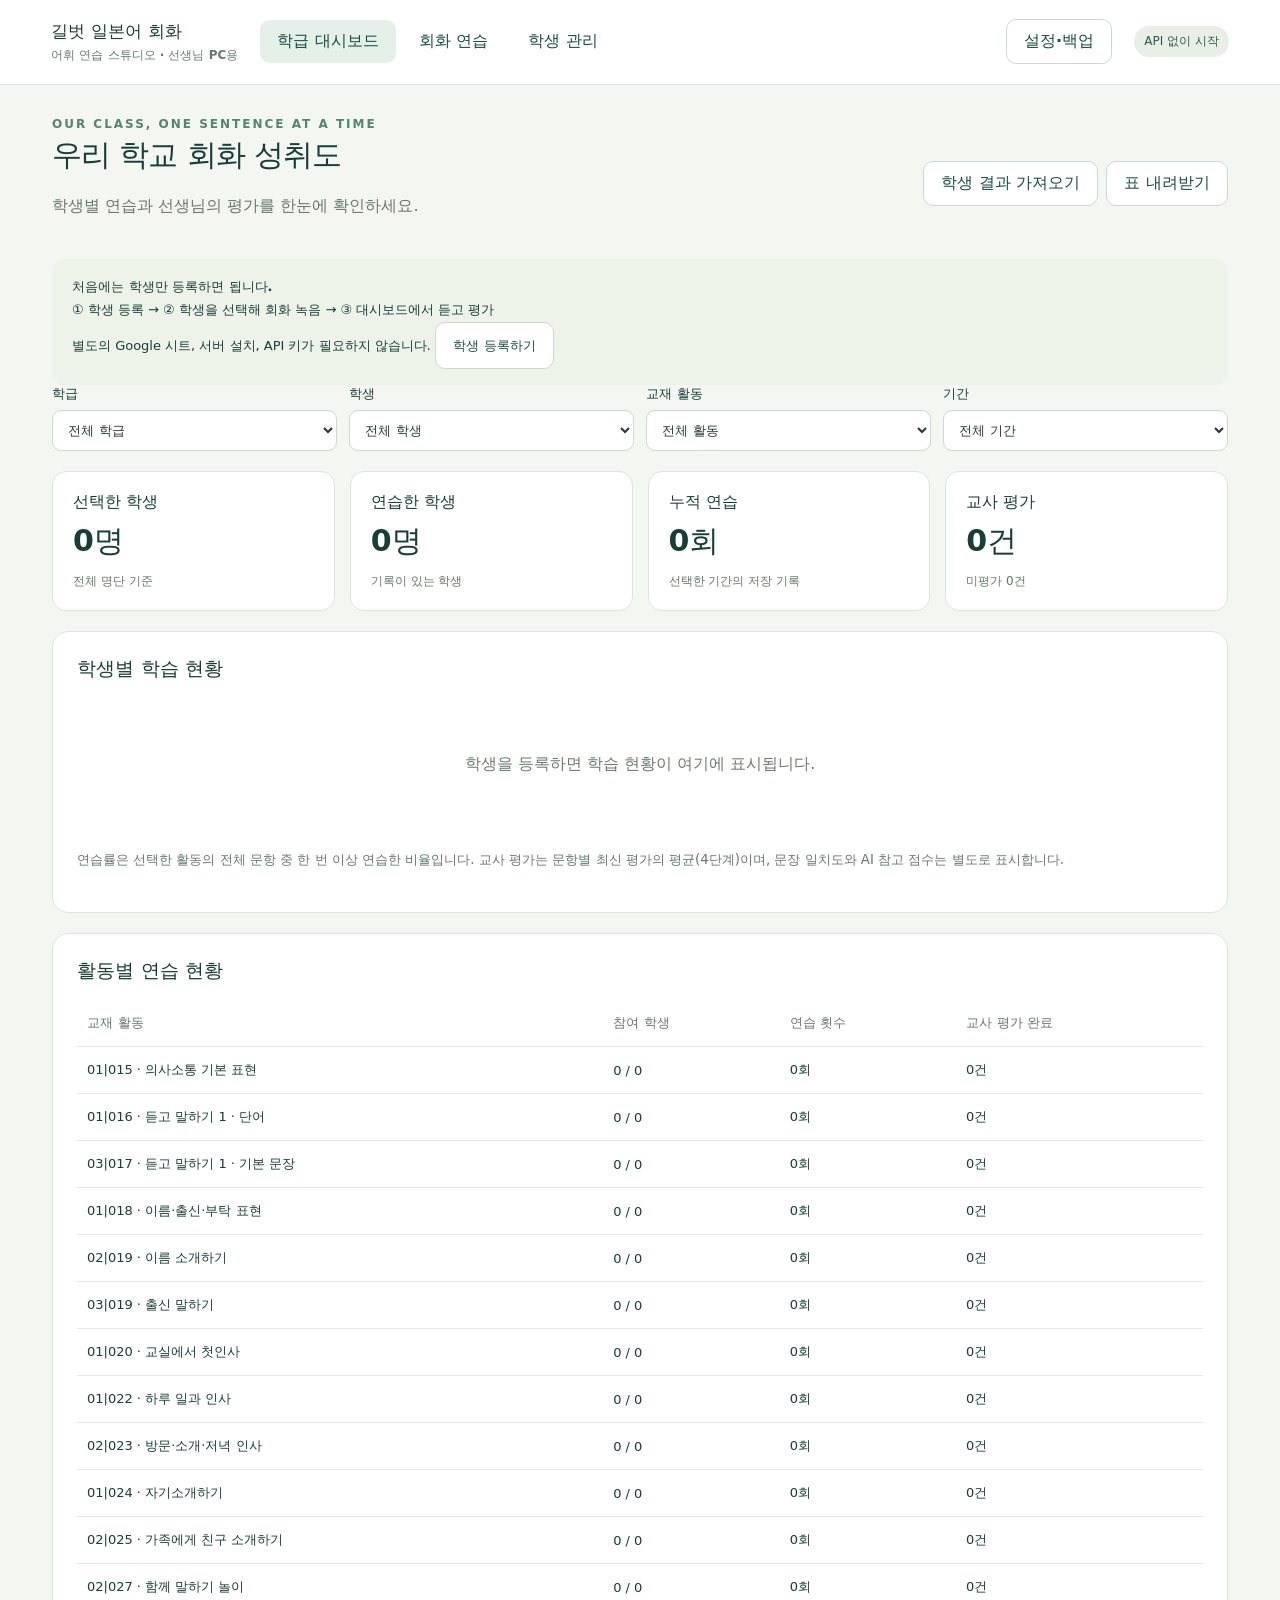
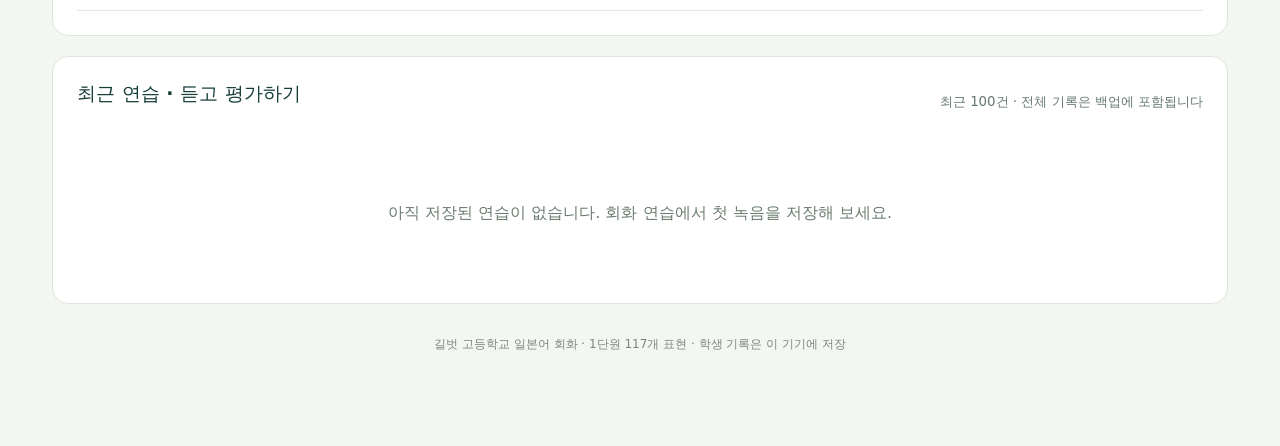
==== index.html @ 648e094a "Simplify classroom workflow with portable local practice, roster and teacher dashboard" ====
<!doctype html><html lang="ko"><head><meta charset="UTF-8"><meta name="viewport" content="width=device-width,initial-scale=1"><meta name="theme-color" content="#18564a"><title>길벗 일본어 회화 어휘 연습 스튜디오</title><link rel="stylesheet" href="./simple/style.css?v=20261023-simple1"></head><body>
<header class="top"><div class="brand">길벗 일본어 회화<small>어휘 연습 스튜디오 · 선생님 PC용</small></div><nav aria-label="주 메뉴"><button data-view="dashboard" class="active">학급 대시보드</button><button data-view="practice">회화 연습</button><button data-view="students">학생 관리</button></nav><button id="settingsButton">설정·백업</button><span class="tag">API 없이 시작</span></header>
<main><div id="studentBanner" class="studentbanner" hidden></div>
<section id="dashboard" class="view"><div class="heading"><div><div class="eyebrow">OUR CLASS, ONE SENTENCE AT A TIME</div><h1 id="schoolTitle">우리 학교 회화 성취도</h1><p class="muted">학생별 연습과 선생님의 평가를 한눈에 확인하세요.</p></div><div class="actions"><button id="receive">학생 결과 가져오기</button><button id="csv">표 내려받기</button></div></div>
<div id="firstHelp" class="notice" hidden><b>처음에는 학생만 등록하면 됩니다.</b><br>① 학생 등록 → ② 학생을 선택해 회화 녹음 → ③ 대시보드에서 듣고 평가<br>별도의 Google 시트, 서버 설치, API 키가 필요하지 않습니다. <button data-go="students">학생 등록하기</button></div>
<div class="row"><label>학급<select id="dashClass"></select></label><label>학생<select id="dashStudent"></select></label><label>교재 활동<select id="dashActivity"></select></label><label>기간<select id="dashPeriod"><option value="all">전체 기간</option><option value="7">최근 7일</option><option value="30">최근 30일</option></select></label></div>
<div id="stats" class="stats"></div><section class="card"><h2>학생별 학습 현황</h2><div id="studentTable" class="tablewrap"></div><p class="muted"><small>연습률은 선택한 활동의 전체 문항 중 한 번 이상 연습한 비율입니다. 교사 평가는 문항별 최신 평가의 평균(4단계)이며, 문장 일치도와 AI 참고 점수는 별도로 표시합니다.</small></p></section>
<section class="card"><h2>활동별 연습 현황</h2><div id="activityTable" class="tablewrap"></div></section><section class="card"><div class="heading"><h2>최근 연습 · 듣고 평가하기</h2><small>최근 100건 · 전체 기록은 백업에 포함됩니다</small></div><div id="history" class="tablewrap"></div></section></section>
<section id="practice" class="view" hidden><div class="heading"><div><div class="eyebrow">LISTEN · SPEAK · GROW</div><h1>듣고, 말하고, 한 문장씩.</h1><p class="muted">학생 선택 후 녹음하세요. 저장한 결과는 학급 대시보드에 모입니다.</p></div><button id="studentExport">이 학생의 결과 파일 받기</button></div><section class="card row"><label>연습할 학생<select id="practiceStudent"></select></label><label>교재 활동<select id="activity"></select></label></section>
<div class="grid"><section class="card"><h2>오늘의 표현 <span id="lessonCount" class="pill"></span></h2><div id="lessons" class="lessonlist"></div></section><section class="card speak"><span id="context" class="pill"></span><div id="japanese" class="japanese" lang="ja"></div><div id="reading" class="reading" lang="ja"></div><p id="meaning" class="meaning"></p><div id="nameEditor" hidden><label>일본어로 내 이름<input id="personalName" maxlength="40" value="キム・ジウ"></label><button id="applyName">이름 적용</button></div><div class="actions"><button id="listen">▷ 교재 원음 듣기</button><label class="inline">속도<select id="speed"><option value="1">보통</option><option value=".75">느리게</option></select></label></div><p><small id="tip"></small></p>
<div class="recorder"><div id="timer">00:00</div><p id="recordStatus" role="status">학생을 선택하고 녹음해 주세요.</p><button id="record" class="primary">● 녹음 시작</button><p><small>최대 30초 · 저장할 때 녹음도 이 컴퓨터에 보관합니다.</small></p></div>
<details><summary>API 없이 문장 인식도 사용하기 (선택)</summary><label class="inline"><input id="recognize" type="checkbox"> 음성을 브라우저 인식 서비스로 보내 일본어 문장 확인</label><p class="muted"><small>개인 API 키는 필요하지 않지만 인터넷과 지원 브라우저가 필요합니다. 음성이 브라우저 제공업체에 전송될 수 있습니다. 문장 일치도는 발음·억양 정확도가 아니며 한자·가나 표기 차이의 영향을 받습니다. 실패하면 미평가로 남기고 녹음은 저장할 수 있습니다.</small></p></details>
<div id="attemptPanel" hidden><audio id="playback" controls></audio><div id="result" class="feedback"></div><label>스스로 느끼는 자신감<select id="selfRating"><option value="1">다시 연습할래요</option><option value="2" selected>조금 익숙해요</option><option value="3">자신 있게 말해요</option></select></label><div class="actions"><button id="save" class="primary">이 학생의 연습 기록 저장</button><button id="aiAttempt">선택 · Gemini 피드백</button></div><p><small>AI를 사용하지 않아도 저장할 수 있습니다.</small></p></div></section></div></section>
<section id="students" class="view" hidden><div class="heading"><div><div class="eyebrow">YOUR CLASSROOM</div><h1>우리 반 학생 등록</h1><p class="muted">학교·학급과 명단을 입력하면 준비가 끝납니다.</p></div></div><section class="card"><label>학교 이름<input id="schoolName" maxlength="100" placeholder="예: 길벗고등학교"></label><div class="actions"><button id="saveSchool">학교 이름 저장</button></div></section><section class="card"><h2>명단 한 번에 등록하기</h2><label>학급<input id="newClass" maxlength="60" placeholder="예: 1학년 3반"></label><label style="margin-top:15px">한 줄에 번호, 이름 (엑셀에서 두 열을 복사해도 됩니다)<textarea id="roster" rows="5" placeholder="1, 김하나&#10;2, 이다은&#10;3, 박지우"></textarea></label><div class="actions"><button id="addStudents" class="primary">학생 등록</button><button data-go="practice">회화 연습으로</button></div><p id="rosterStatus" role="status"></p></section><section class="card"><h2>등록한 학생</h2><div id="rosterTable" class="tablewrap"></div></section><section class="notice"><b>각자의 컴퓨터에서도 연습할 수 있어요.</b><br>학생 옆의 ‘학생용 파일’을 전달하면 그 학생의 정보와 교재가 들어 있는 파일이 만들어집니다. 학생이 연습 후 ‘결과 파일 받기’로 제출한 파일을 대시보드에서 가져오세요. 자동 네트워크 수집이나 로그인 기능은 없습니다.</section></section>
<section id="settings" class="view" hidden><div class="heading"><div><div class="eyebrow">SIMPLE BY DEFAULT</div><h1>설정과 안전한 보관</h1><p class="muted">필수 연결 설정은 없습니다. 필요할 때만 이용하세요.</p></div></div>
<section class="card"><h2>내 컴퓨터에서 실행하기</h2><p>교재와 원음이 들어 있는 HTML 파일 하나를 받습니다. 파일을 Chrome 또는 Edge로 열면 서버 설치 없이 사용할 수 있습니다.</p><button id="downloadApp" class="primary">PC용 실행 파일 받기 (.html)</button><p><small>현재 명단·기록도 포함합니다. 학생에게는 학생 관리의 ‘학생용 파일’을 전달하세요. 인터넷 없이 원음 듣기·녹음·교사 평가·대시보드를 이용할 수 있습니다. 자동 문장 인식과 Gemini만 인터넷을 사용합니다.</small></p><p id="downloadStatus" role="status"></p></section>
<section class="card"><h2>학급 기록 백업</h2><p>기록과 녹음은 현재 브라우저의 저장 공간에 보관됩니다. 다른 컴퓨터·브라우저로 옮기거나 브라우저 데이터를 지우기 전에 백업하세요. 파일 이름과 위치를 유지해 사용하는 것이 좋습니다.</p><div class="actions"><button id="backup">전체 백업 파일 받기</button><button id="restore">백업에서 복원</button></div><p><small>백업에는 학생 명단과 녹음이 들어 있으므로 선생님이 보관하세요. 학생 기록을 GitHub나 Google 시트로 보내지 않습니다. 이전 버전의 Google 시트 기록은 자동 이전되지 않습니다.</small></p></section>
<section class="card" id="apiSettings"><h2>선택 · Gemini로 음성을 듣고 피드백 받기</h2><p>기본 기능에는 필요하지 않습니다. 더 자세한 음성 피드백을 원할 때 선생님의 키만 입력하세요. 별도의 Google 시트나 Apps Script는 필요하지 않습니다.</p><label>Gemini API 키<input id="apiKey" type="password" autocomplete="off" placeholder="이 창을 닫으면 지워집니다"></label><details><summary>모델 설정</summary><label>음성 입력을 지원하는 모델 ID<input id="apiModel" value="gemini-3.8-flash" maxlength="100"></label></details><div class="actions"><button id="connectApi">이번 실행에서 사용</button><button id="disconnectApi">키 지우기</button></div><p id="apiStatus" role="status">API 연결 없이 사용 중</p><p><small>키는 이 창의 메모리에만 두며 파일·백업에 넣지 않습니다. AI 버튼을 누를 때 녹음과 목표 문장만 Google로 보내고, 학생 이름·학급은 보내지 않습니다. 문장에 직접 말한 이름은 음성에 포함됩니다. 사용료는 선생님 API 계정에 발생할 수 있습니다. AI 점수는 학습용 참고이며 공식 성적이 아닙니다.</small></p></section>
<section class="notice"><b>처음 사용하는 순서</b><br>① 학생 관리에서 명단 등록<br>② 회화 연습에서 학생과 활동 선택 → 듣기 → 녹음 → 저장<br>③ 학급 대시보드에서 녹음을 듣고 4단계 평가<br>④ 수업 후 전체 백업 파일 보관<br><br>API 없이 제공하는 자동 값은 문장 일치도입니다. 정밀한 음소·억양 자동 채점 기능은 아닙니다. 교사 평가와 AI 참고 점수를 서로 구분해 표시합니다.</section></section>
<p class="footer">길벗 고등학교 일본어 회화 · 1단원 117개 표현 · 학생 기록은 이 기기에 저장</p></main>
<dialog id="reviewDialog"><h2 id="reviewTitle">녹음 듣고 평가</h2><p id="reviewText" lang="ja"></p><audio id="reviewAudio" controls></audio><p id="reviewSummary" class="muted"></p><div id="rubricForm" class="rubric"><label>발음의 명료성<select id="clarity"></select></label><label>문장 흐름·유창성<select id="fluency"></select></label><label>의미 전달<select id="communication"></select></label><label>선생님 피드백<textarea id="teacherNote" rows="3" maxlength="1000"></textarea></label><div class="actions"><button id="saveAssessment" class="primary">교사 평가 저장</button><button id="aiReview">선택 · Gemini 피드백</button></div></div><p id="reviewAi" class="notice" hidden></p><div class="actions"><button id="closeReview">닫기</button></div></dialog>
<dialog id="importDialog"><h2 id="importTitle">기록 확인</h2><p id="importInfo"></p><div class="actions"><button id="confirmImport" class="primary">확인하고 가져오기</button><button id="cancelImport">취소</button></div></dialog><input id="fileInput" type="file" accept=".json,application/json" hidden><div id="toast" role="status" hidden></div><script src="./simple/core.js?v=20261023-simple1"></script><script src="./simple/app.js?v=20261023-simple1"></script></body></html>
---- simple/style.css ----
:root{font-family:'Malgun Gothic',system-ui,sans-serif;color:#173e39;background:#f4f6f1;font-synthesis:none}*{box-sizing:border-box}body{margin:0}button,input,select,textarea{font:inherit}button,a,input,select,textarea{outline-offset:4px}button{cursor:pointer;border:1px solid #cbd9d2;background:white;color:#174d43;border-radius:10px;padding:11px 17px;font-weight:700}button:hover{background:#edf3ee}button:disabled{opacity:.5;cursor:not-allowed}.primary{background:#18564a;color:white;border-color:#18564a}.primary:hover{background:#103f37}.danger{color:#a52b30}input,select,textarea{padding:11px;border:1px solid #cbd9d2;border-radius:9px;background:white;color:#243b35;max-width:100%}label{display:flex;gap:7px;flex-direction:column;font-size:13px;font-weight:600}label.inline{flex-direction:row;align-items:center}small,.muted{color:#657970;line-height:1.7}.top{background:#fff;border-bottom:1px solid #dce4dd;padding:18px 4%;display:flex;align-items:center;gap:22px;flex-wrap:wrap}.brand{font-size:17px;font-weight:800;line-height:1.6;max-width:240px}.brand small{display:block;font-size:12px}.top nav{display:flex;gap:6px;flex:1}.top nav button{border:0;background:transparent}.top nav .active{background:#e5f0e8}.tag{font-size:12px;background:#e8efe7;color:#285d4e;padding:7px 10px;border-radius:20px}main{max-width:1240px;margin:auto;padding:32px 32px 80px}h1{font-size:30px;letter-spacing:-1px;margin:4px 0 12px}h2{font-size:19px;margin:0 0 16px}h3{font-size:16px}p{line-height:1.7}.heading{display:flex;justify-content:space-between;gap:15px;align-items:center;flex-wrap:wrap;margin-bottom:24px}.eyebrow{font-size:12px;letter-spacing:2px;color:#53846e;font-weight:bold}.card{background:white;border:1px solid #dce5dd;border-radius:16px;padding:24px;margin-bottom:20px}.row{display:flex;gap:12px;align-items:end;flex-wrap:wrap}.row>label{flex:1;min-width:120px}.actions{display:flex;gap:8px;flex-wrap:wrap;align-items:center;margin-top:16px}.stats{display:grid;grid-template-columns:repeat(4,1fr);gap:15px;margin:20px 0}.stat{background:white;border:1px solid #dce5dd;padding:20px;border-radius:14px}.stat strong{display:block;font-size:30px;margin:8px 0}.stat span{font-size:12px;color:#64796c}.grid{display:grid;grid-template-columns:320px 1fr;gap:22px}.lessonlist{max-height:560px;overflow:auto;margin-top:15px}.lesson{display:block;text-align:left;width:100%;margin:7px 0;font-weight:400;padding:13px}.lesson.selected{border-color:#39816b;background:#eef6ee}.lesson small{display:block;font-size:12px;margin-top:5px}.speak{text-align:center}.japanese{font-size:clamp(24px,3vw,36px);line-height:1.8;margin:28px 0 12px;font-weight:700}.reading{font-size:15px;color:#7a847b}.meaning{font-size:17px}.speak .actions{justify-content:center}.recorder{border-top:1px solid #e0e6df;margin-top:28px;padding-top:24px}.recording{background:#9b3138!important;border-color:#9b3138!important}#timer{font-size:28px;font-variant-numeric:tabular-nums}.feedback{text-align:left;padding:16px;background:#eff5ed;border-radius:12px;margin-top:16px}.feedback strong{font-size:20px}.empty{text-align:center;padding:36px;color:#6b7c70}.notice{background:#edf3e8;padding:16px 20px;border-radius:12px;line-height:1.8;font-size:13px}.tablewrap{overflow:auto}table{width:100%;border-collapse:collapse;font-size:13px}th,td{text-align:left;padding:14px 10px;border-bottom:1px solid #e3e9e2;white-space:nowrap}td.wrap{white-space:normal;min-width:160px}th{color:#64786e;font-weight:600}td button{padding:6px 10px;font-size:12px}.bar{height:7px;background:#e7ede5;width:100px;border-radius:5px;margin-top:6px}.bar i{display:block;background:#619779;height:100%;border-radius:5px}textarea{width:100%;resize:vertical}details{margin-top:18px}summary{cursor:pointer;font-weight:700;padding:9px 0}.footer{font-size:12px;text-align:center;color:#7c887f;margin-top:30px}#toast{position:fixed;bottom:25px;left:50%;transform:translateX(-50%);background:#173e36;color:white;z-index:20;padding:14px 24px;border-radius:12px;max-width:90%;box-shadow:0 6px 20px #0002}dialog{border:1px solid #cbd8cd;border-radius:18px;padding:28px;max-width:650px;width:90%;max-height:90vh;overflow:auto}dialog::backdrop{background:#17352f66}dialog audio,audio{max-width:100%;width:100%;margin:14px 0}.rubric{display:grid;gap:16px}.pill{background:#e9f1e5;color:#3f7157;border-radius:10px;padding:4px 9px;font-size:12px}.studentbanner{background:#e6f0e4;padding:15px;margin-bottom:20px;border-radius:12px}a{color:#245c4e}button:focus-visible{box-shadow:0 0 0 3px #99c5a9}[hidden]{display:none!important}@media(max-width:850px){.grid{grid-template-columns:1fr}.stats{grid-template-columns:repeat(2,1fr)}.lessonlist{max-height:220px}.top{padding:16px}.top nav{order:3;width:100%;flex-basis:100%}main{padding:24px 16px}.card{padding:19px}.japanese{font-size:26px}}@media print{.top,.actions,button,.footer{display:none!important}main{padding:0}.card{break-inside:avoid}body{background:white}}
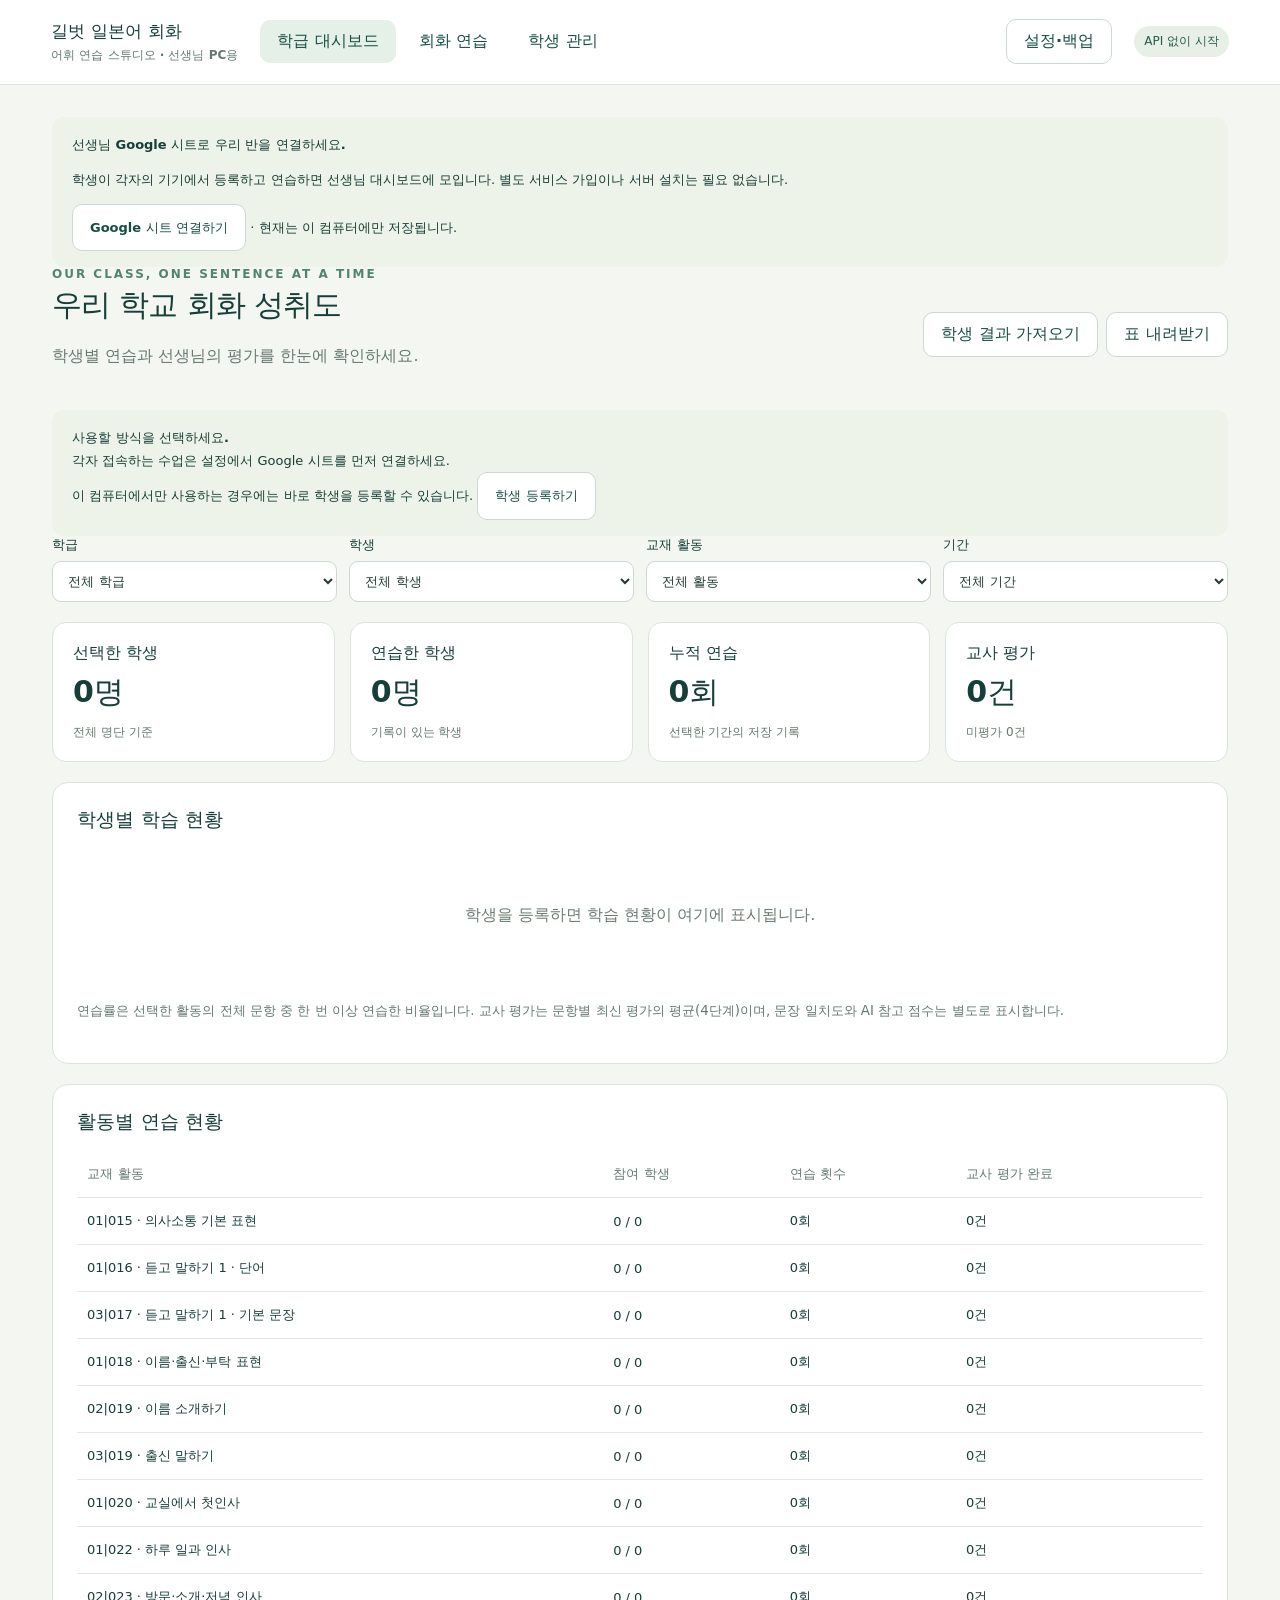
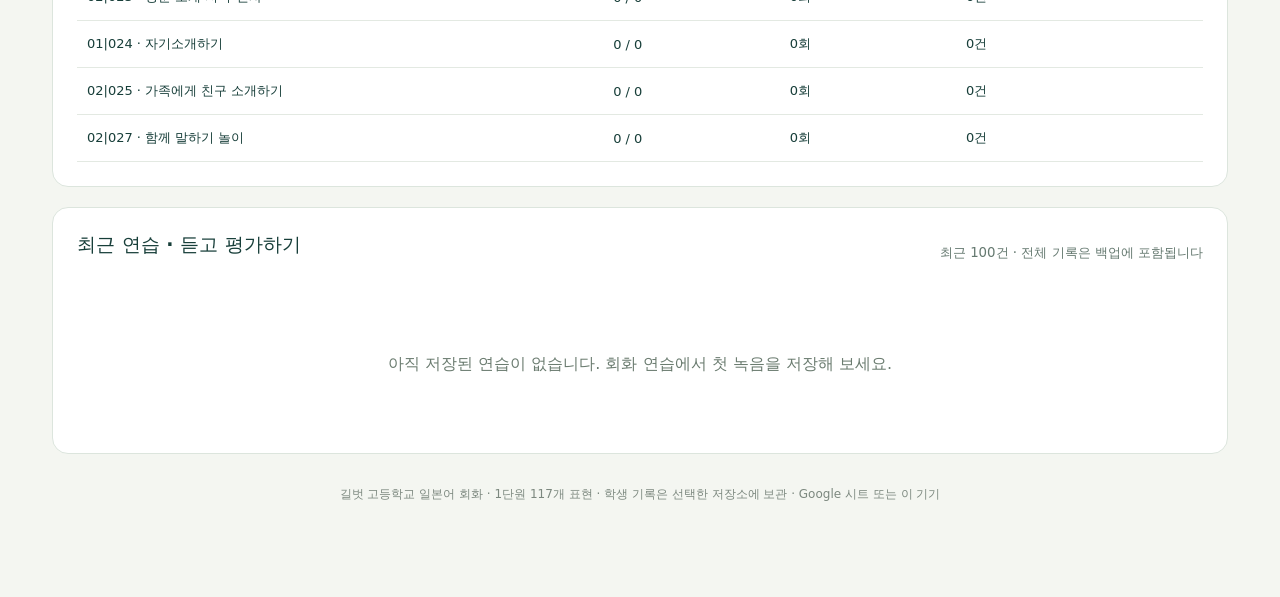
==== commit a963f383: "Connect downloadable classroom to teacher-owned Google Sheets with student invitations and private a" ====
--- a/index.html
+++ b/index.html
@@ -1,23 +1,23 @@
-<!doctype html><html lang="ko"><head><meta charset="UTF-8"><meta name="viewport" content="width=device-width,initial-scale=1"><meta name="theme-color" content="#18564a"><title>길벗 일본어 회화 어휘 연습 스튜디오</title><link rel="stylesheet" href="./simple/style.css?v=20261023-simple1"></head><body>
+<!doctype html><html lang="ko"><head><meta charset="UTF-8"><meta name="viewport" content="width=device-width,initial-scale=1"><meta name="theme-color" content="#18564a"><title>길벗 일본어 회화 어휘 연습 스튜디오</title><link rel="stylesheet" href="./simple/style.css?v=20261026-sheets1"></head><body>
 <header class="top"><div class="brand">길벗 일본어 회화<small>어휘 연습 스튜디오 · 선생님 PC용</small></div><nav aria-label="주 메뉴"><button data-view="dashboard" class="active">학급 대시보드</button><button data-view="practice">회화 연습</button><button data-view="students">학생 관리</button></nav><button id="settingsButton">설정·백업</button><span class="tag">API 없이 시작</span></header>
-<main><div id="studentBanner" class="studentbanner" hidden></div>
+<main><section class="notice" id="sheetWelcome"><b>선생님 Google 시트로 우리 반을 연결하세요.</b><p>학생이 각자의 기기에서 등록하고 연습하면 선생님 대시보드에 모입니다. 별도 서비스 가입이나 서버 설치는 필요 없습니다.</p><button data-go="settings">Google 시트 연결하기</button> <button id="cloudRefresh" hidden>최신 기록 불러오기</button><span id="cloudStatus"> · 현재는 이 컴퓨터에만 저장됩니다.</span></section><div id="studentBanner" class="studentbanner" hidden></div>
 <section id="dashboard" class="view"><div class="heading"><div><div class="eyebrow">OUR CLASS, ONE SENTENCE AT A TIME</div><h1 id="schoolTitle">우리 학교 회화 성취도</h1><p class="muted">학생별 연습과 선생님의 평가를 한눈에 확인하세요.</p></div><div class="actions"><button id="receive">학생 결과 가져오기</button><button id="csv">표 내려받기</button></div></div>
-<div id="firstHelp" class="notice" hidden><b>처음에는 학생만 등록하면 됩니다.</b><br>① 학생 등록 → ② 학생을 선택해 회화 녹음 → ③ 대시보드에서 듣고 평가<br>별도의 Google 시트, 서버 설치, API 키가 필요하지 않습니다. <button data-go="students">학생 등록하기</button></div>
+<div id="firstHelp" class="notice" hidden><b>사용할 방식을 선택하세요.</b><br>각자 접속하는 수업은 설정에서 Google 시트를 먼저 연결하세요.<br>이 컴퓨터에서만 사용하는 경우에는 바로 학생을 등록할 수 있습니다. <button data-go="students">학생 등록하기</button></div>
 <div class="row"><label>학급<select id="dashClass"></select></label><label>학생<select id="dashStudent"></select></label><label>교재 활동<select id="dashActivity"></select></label><label>기간<select id="dashPeriod"><option value="all">전체 기간</option><option value="7">최근 7일</option><option value="30">최근 30일</option></select></label></div>
 <div id="stats" class="stats"></div><section class="card"><h2>학생별 학습 현황</h2><div id="studentTable" class="tablewrap"></div><p class="muted"><small>연습률은 선택한 활동의 전체 문항 중 한 번 이상 연습한 비율입니다. 교사 평가는 문항별 최신 평가의 평균(4단계)이며, 문장 일치도와 AI 참고 점수는 별도로 표시합니다.</small></p></section>
 <section class="card"><h2>활동별 연습 현황</h2><div id="activityTable" class="tablewrap"></div></section><section class="card"><div class="heading"><h2>최근 연습 · 듣고 평가하기</h2><small>최근 100건 · 전체 기록은 백업에 포함됩니다</small></div><div id="history" class="tablewrap"></div></section></section>
 <section id="practice" class="view" hidden><div class="heading"><div><div class="eyebrow">LISTEN · SPEAK · GROW</div><h1>듣고, 말하고, 한 문장씩.</h1><p class="muted">학생 선택 후 녹음하세요. 저장한 결과는 학급 대시보드에 모입니다.</p></div><button id="studentExport">이 학생의 결과 파일 받기</button></div><section class="card row"><label>연습할 학생<select id="practiceStudent"></select></label><label>교재 활동<select id="activity"></select></label></section>
 <div class="grid"><section class="card"><h2>오늘의 표현 <span id="lessonCount" class="pill"></span></h2><div id="lessons" class="lessonlist"></div></section><section class="card speak"><span id="context" class="pill"></span><div id="japanese" class="japanese" lang="ja"></div><div id="reading" class="reading" lang="ja"></div><p id="meaning" class="meaning"></p><div id="nameEditor" hidden><label>일본어로 내 이름<input id="personalName" maxlength="40" value="キム・ジウ"></label><button id="applyName">이름 적용</button></div><div class="actions"><button id="listen">▷ 교재 원음 듣기</button><label class="inline">속도<select id="speed"><option value="1">보통</option><option value=".75">느리게</option></select></label></div><p><small id="tip"></small></p>
-<div class="recorder"><div id="timer">00:00</div><p id="recordStatus" role="status">학생을 선택하고 녹음해 주세요.</p><button id="record" class="primary">● 녹음 시작</button><p><small>최대 30초 · 저장할 때 녹음도 이 컴퓨터에 보관합니다.</small></p></div>
-<details><summary>API 없이 문장 인식도 사용하기 (선택)</summary><label class="inline"><input id="recognize" type="checkbox"> 음성을 브라우저 인식 서비스로 보내 일본어 문장 확인</label><p class="muted"><small>개인 API 키는 필요하지 않지만 인터넷과 지원 브라우저가 필요합니다. 음성이 브라우저 제공업체에 전송될 수 있습니다. 문장 일치도는 발음·억양 정확도가 아니며 한자·가나 표기 차이의 영향을 받습니다. 실패하면 미평가로 남기고 녹음은 저장할 수 있습니다.</small></p></details>
+<div class="recorder"><div id="timer">00:00</div><p id="recordStatus" role="status">학생을 선택하고 녹음해 주세요.</p><button id="record" class="primary">● 녹음 시작</button><p><small><span id="audioStorageNotice">최대 30초 · 저장할 때 녹음도 이 컴퓨터에 보관합니다.</span></small></p></div>
+<p id="recognitionNotice" class="muted" hidden><small>선생님 설정에 따라 녹음 중 음성이 브라우저의 문장 인식 서비스로 전송됩니다.</small></p>
 <div id="attemptPanel" hidden><audio id="playback" controls></audio><div id="result" class="feedback"></div><label>스스로 느끼는 자신감<select id="selfRating"><option value="1">다시 연습할래요</option><option value="2" selected>조금 익숙해요</option><option value="3">자신 있게 말해요</option></select></label><div class="actions"><button id="save" class="primary">이 학생의 연습 기록 저장</button><button id="aiAttempt">선택 · Gemini 피드백</button></div><p><small>AI를 사용하지 않아도 저장할 수 있습니다.</small></p></div></section></div></section>
-<section id="students" class="view" hidden><div class="heading"><div><div class="eyebrow">YOUR CLASSROOM</div><h1>우리 반 학생 등록</h1><p class="muted">학교·학급과 명단을 입력하면 준비가 끝납니다.</p></div></div><section class="card"><label>학교 이름<input id="schoolName" maxlength="100" placeholder="예: 길벗고등학교"></label><div class="actions"><button id="saveSchool">학교 이름 저장</button></div></section><section class="card"><h2>명단 한 번에 등록하기</h2><label>학급<input id="newClass" maxlength="60" placeholder="예: 1학년 3반"></label><label style="margin-top:15px">한 줄에 번호, 이름 (엑셀에서 두 열을 복사해도 됩니다)<textarea id="roster" rows="5" placeholder="1, 김하나&#10;2, 이다은&#10;3, 박지우"></textarea></label><div class="actions"><button id="addStudents" class="primary">학생 등록</button><button data-go="practice">회화 연습으로</button></div><p id="rosterStatus" role="status"></p></section><section class="card"><h2>등록한 학생</h2><div id="rosterTable" class="tablewrap"></div></section><section class="notice"><b>각자의 컴퓨터에서도 연습할 수 있어요.</b><br>학생 옆의 ‘학생용 파일’을 전달하면 그 학생의 정보와 교재가 들어 있는 파일이 만들어집니다. 학생이 연습 후 ‘결과 파일 받기’로 제출한 파일을 대시보드에서 가져오세요. 자동 네트워크 수집이나 로그인 기능은 없습니다.</section></section>
+<section id="students" class="view" hidden><div class="heading"><div><div class="eyebrow">YOUR CLASSROOM</div><h1>우리 반 학생 등록</h1><p class="muted">학교·학급과 명단을 입력하면 준비가 끝납니다.</p></div></div><section class="card"><label>학교 이름<input id="schoolName" maxlength="100" placeholder="예: 길벗고등학교"></label><div class="actions"><button id="saveSchool">학교 이름 저장</button></div></section><section class="card" id="inviteCard" hidden><h2>학생 초대 주소 공유</h2><p>학생이 주소를 열고 번호·이름을 입력하면 이 시트의 명단에 등록됩니다. 이미 등록한 학생은 개인 접속 코드로 다시 들어올 수 있습니다.</p><label>학급 이름<input id="inviteClass" maxlength="60" placeholder="예: 1학년 3반"></label><button id="makeInvite" class="primary">초대 주소 만들기 / 갱신</button><label>학생에게 보낼 주소<textarea id="inviteLink" readonly rows="3"></textarea></label><p>초대 주소는 7일간 유효합니다. 같은 학급 주소를 갱신하면 이전 주소의 신규 등록이 중단됩니다. 기존 학생의 개인 코드는 계속 사용할 수 있습니다.</p></section><section class="card" id="localEnrollment"><h2>이 컴퓨터에서 학생이 직접 등록하기</h2><p>선생님이 아래 버튼을 눌러 이 컴퓨터의 화면을 학생에게 보여 주세요. 학생은 학급·번호·이름을 직접 입력할 수 있습니다.</p><button id="openEnrollment" class="primary">학생 등록 화면 열기</button><p><small>등록 내용은 이 컴퓨터의 명단에 저장됩니다. 다른 기기에 주소만 공유하면 이 명단으로 자동 수집되지는 않습니다.</small></p></section><section class="card" id="localBulk"><h2>선생님이 명단 한 번에 등록하기</h2><label>학급<input id="newClass" maxlength="60" placeholder="예: 1학년 3반"></label><label style="margin-top:15px">한 줄에 번호, 이름 (엑셀에서 두 열을 복사해도 됩니다)<textarea id="roster" rows="5" placeholder="1, 김하나&#10;2, 이다은&#10;3, 박지우"></textarea></label><div class="actions"><button id="addStudents" class="primary">학생 등록</button><button data-go="practice">회화 연습으로</button></div><p id="rosterStatus" role="status"></p></section><section class="card"><h2>등록한 학생</h2><div id="rosterTable" class="tablewrap"></div></section><section class="notice" id="localFiles"><b>연결 없이 학생용 파일로 연습하기</b><br>학생 옆의 ‘학생용 파일’을 전달하면 그 학생의 정보와 교재가 들어 있는 파일이 만들어집니다. 학생이 연습 후 ‘결과 파일 받기’로 제출한 파일을 대시보드에서 가져오세요. 자동 네트워크 수집이나 로그인 기능은 없습니다.</section></section>
 <section id="settings" class="view" hidden><div class="heading"><div><div class="eyebrow">SIMPLE BY DEFAULT</div><h1>설정과 안전한 보관</h1><p class="muted">필수 연결 설정은 없습니다. 필요할 때만 이용하세요.</p></div></div>
-<section class="card"><h2>내 컴퓨터에서 실행하기</h2><p>교재와 원음이 들어 있는 HTML 파일 하나를 받습니다. 파일을 Chrome 또는 Edge로 열면 서버 설치 없이 사용할 수 있습니다.</p><button id="downloadApp" class="primary">PC용 실행 파일 받기 (.html)</button><p><small>현재 명단·기록도 포함합니다. 학생에게는 학생 관리의 ‘학생용 파일’을 전달하세요. 인터넷 없이 원음 듣기·녹음·교사 평가·대시보드를 이용할 수 있습니다. 자동 문장 인식과 Gemini만 인터넷을 사용합니다.</small></p><p id="downloadStatus" role="status"></p></section>
-<section class="card"><h2>학급 기록 백업</h2><p>기록과 녹음은 현재 브라우저의 저장 공간에 보관됩니다. 다른 컴퓨터·브라우저로 옮기거나 브라우저 데이터를 지우기 전에 백업하세요. 파일 이름과 위치를 유지해 사용하는 것이 좋습니다.</p><div class="actions"><button id="backup">전체 백업 파일 받기</button><button id="restore">백업에서 복원</button></div><p><small>백업에는 학생 명단과 녹음이 들어 있으므로 선생님이 보관하세요. 학생 기록을 GitHub나 Google 시트로 보내지 않습니다. 이전 버전의 Google 시트 기록은 자동 이전되지 않습니다.</small></p></section>
-<section class="card" id="apiSettings"><h2>선택 · Gemini로 음성을 듣고 피드백 받기</h2><p>기본 기능에는 필요하지 않습니다. 더 자세한 음성 피드백을 원할 때 선생님의 키만 입력하세요. 별도의 Google 시트나 Apps Script는 필요하지 않습니다.</p><label>Gemini API 키<input id="apiKey" type="password" autocomplete="off" placeholder="이 창을 닫으면 지워집니다"></label><details><summary>모델 설정</summary><label>음성 입력을 지원하는 모델 ID<input id="apiModel" value="gemini-3.8-flash" maxlength="100"></label></details><div class="actions"><button id="connectApi">이번 실행에서 사용</button><button id="disconnectApi">키 지우기</button></div><p id="apiStatus" role="status">API 연결 없이 사용 중</p><p><small>키는 이 창의 메모리에만 두며 파일·백업에 넣지 않습니다. AI 버튼을 누를 때 녹음과 목표 문장만 Google로 보내고, 학생 이름·학급은 보내지 않습니다. 문장에 직접 말한 이름은 음성에 포함됩니다. 사용료는 선생님 API 계정에 발생할 수 있습니다. AI 점수는 학습용 참고이며 공식 성적이 아닙니다.</small></p></section>
+<section class="card" id="sheetConnect"><h2>Google 시트 연결 · 처음 한 번</h2><p>선생님의 비공개 Google 시트에 학생 계정과 학습 기록, 녹음을 저장합니다. Google의 Apps Script를 연결 통로로 사용합니다.</p><details><summary>처음 연결하는 순서 보기</summary><ol><li>새 Google 시트를 만들고 <b>확장 프로그램 → Apps Script</b>를 여세요.</li><li>아래 ‘연결 코드 파일 받기’를 눌러 받은 파일을 메모장에서 열고, 내용을 Apps Script의 Code.gs에 붙여 넣어 저장하세요.</li><li>위쪽 함수 목록에서 <b>initializeClassroom → 실행</b>을 선택하고 본인 계정으로 권한을 허용하세요. 시트 화면에 표시되는 <b>교사 연결 코드</b>를 복사하세요. 다시 실행해도 기존 자료는 유지됩니다.</li><li><b>배포 → 새 배포 → 웹 앱</b>에서 실행 사용자는 <b>나</b>, 액세스 권한은 <b>모든 사용자</b>로 설정하세요. 배포된 /exec 주소를 아래에 입력하세요.</li><li>연결한 뒤 학생 관리에서 학급 초대 주소를 만드세요. 학생에게는 초대 주소만 전달하세요.</li></ol><p>시트 공유 설정은 비공개로 유지하세요. 교사 코드는 비밀번호와 같으므로 학생에게 전달하지 마세요. 학교 계정에서 ‘모든 사용자’ 배포를 허용하지 않으면 학교 관리자에게 문의해야 합니다.</p><p>이전 버전 표는 유지하고 JC_로 시작하는 새 표를 만듭니다. 시트당 학생 500명·연습 5,000건, 학생당 하루 50건까지 저장합니다. Google 사용량 한도가 먼저 적용될 수도 있습니다.</p><button id="getSheetScript">연결 코드 파일 받기</button></details><label>Google 연결 주소<input id="sheetEndpoint" type="url" placeholder="https://script.google.com/macros/s/…/exec"></label><label>교사 연결 코드<input id="sheetTeacherCode" type="password" autocomplete="off" placeholder="초기 설정 때 시트에 표시된 코드"></label><div class="actions"><button id="sheetLogin" class="primary">내 Google 시트 연결</button><button id="sheetLogout" hidden>연결 종료</button></div><p id="sheetStatus" role="status">연결하지 않아도 이 컴퓨터에서 사용할 수 있습니다. 다른 기기의 기록을 모으려면 연결하세요.</p><small>교사 코드는 이 창의 메모리에서만 사용합니다. 다음 실행 시 다시 입력하세요. 학생 기록은 GitHub에 저장하지 않습니다.</small></section><section class="card"><h2>내 컴퓨터에서 실행하기</h2><p>교재와 원음이 들어 있는 HTML 파일 하나를 받습니다. 파일을 Chrome 또는 Edge로 열면 서버 설치 없이 사용할 수 있습니다.</p><button id="downloadApp" class="primary">PC용 실행 파일 받기 (.html)</button><p><small>현재 명단·기록도 포함합니다. 학생에게는 학생 관리의 ‘학생용 파일’을 전달하세요. 인터넷 없이 원음 듣기·녹음·교사 평가·대시보드를 이용할 수 있습니다. Google 시트 연결·자동 문장 인식·Gemini는 인터넷을 사용합니다. 시트 연결 중 받는 실행 파일은 학생 정보가 없는 새 선생님용 파일입니다.</small></p><p id="downloadStatus" role="status"></p></section>
+<section class="card"><h2>학급 기록 백업</h2><p>기록과 녹음은 현재 브라우저의 저장 공간에 보관됩니다. 다른 컴퓨터·브라우저로 옮기거나 브라우저 데이터를 지우기 전에 백업하세요. 파일 이름과 위치를 유지해 사용하는 것이 좋습니다.</p><div class="actions"><button id="backup">전체 백업 파일 받기</button><button id="restore">백업에서 복원</button></div><p><small>백업에는 학생 명단과 녹음이 들어 있으므로 선생님이 보관하세요. Google 시트 연결 중에는 학급 기록을 시트에 저장합니다. 시트의 녹음은 화면에서 열 때 불러오므로 아래 백업 파일에는 아직 불러오지 않은 녹음이 포함되지 않습니다. 시트 전체 보관은 Google 시트의 사본 만들기를 이용하세요. 학생 기록을 GitHub에 보내지 않습니다. 이전 버전의 Google 시트 기록은 자동 이전되지 않습니다.</small></p></section>
+<section class="card" id="recognitionSettings"><h2>학생 연습 · 자동 문장 인식</h2><label class="inline"><input id="recognize" type="checkbox"> 녹음할 때 일본어 문장을 자동으로 인식하기</label><p class="muted">선생님이 켜면 학생은 별도로 선택하지 않아도 녹음할 때 문장 인식이 함께 실행됩니다. 끄면 녹음과 교사 평가만 사용합니다.</p><p><small>개인 API 키는 필요하지 않지만 인터넷과 지원 브라우저가 필요합니다. 음성이 브라우저 제공업체에 전송될 수 있습니다. 문장 일치도는 발음·억양 정확도가 아니며 한자·가나 표기에 영향을 받습니다. 인식 실패 시 미평가로 남기고 녹음은 저장할 수 있습니다.</small></p><p id="recognitionSettingStatus" role="status"></p><p><small>Google 시트 연결 중에는 설정이 시트에 저장되어 학생이 다음 녹음을 시작할 때 적용됩니다. 연결하지 않으면 설정은 이 컴퓨터에 저장되고 새로 만드는 학생용 파일에도 포함됩니다. 이미 전달한 학생용 파일에 변경하려면 파일을 새로 만들어 전달하세요.</small></p></section><section class="card" id="apiSettings"><h2>선택 · Gemini로 음성을 듣고 피드백 받기</h2><p>기본 기능에는 필요하지 않습니다. 더 자세한 음성 피드백을 원할 때 선생님의 키만 입력하세요. 별도의 Google 시트나 Apps Script는 필요하지 않습니다.</p><label>Gemini API 키<input id="apiKey" type="password" autocomplete="off" placeholder="이 창을 닫으면 지워집니다"></label><details><summary>모델 설정</summary><label>음성 입력을 지원하는 모델 ID<input id="apiModel" value="gemini-3.8-flash" maxlength="100"></label></details><div class="actions"><button id="connectApi">이번 실행에서 사용</button><button id="disconnectApi">키 지우기</button></div><p id="apiStatus" role="status">API 연결 없이 사용 중</p><p><small>키는 이 창의 메모리에만 두며 파일·백업에 넣지 않습니다. AI 버튼을 누를 때 녹음과 목표 문장만 Google로 보내고, 학생 이름·학급은 보내지 않습니다. 문장에 직접 말한 이름은 음성에 포함됩니다. 사용료는 선생님 API 계정에 발생할 수 있습니다. AI 점수는 학습용 참고이며 공식 성적이 아닙니다.</small></p></section>
 <section class="notice"><b>처음 사용하는 순서</b><br>① 학생 관리에서 명단 등록<br>② 회화 연습에서 학생과 활동 선택 → 듣기 → 녹음 → 저장<br>③ 학급 대시보드에서 녹음을 듣고 4단계 평가<br>④ 수업 후 전체 백업 파일 보관<br><br>API 없이 제공하는 자동 값은 문장 일치도입니다. 정밀한 음소·억양 자동 채점 기능은 아닙니다. 교사 평가와 AI 참고 점수를 서로 구분해 표시합니다.</section></section>
-<p class="footer">길벗 고등학교 일본어 회화 · 1단원 117개 표현 · 학생 기록은 이 기기에 저장</p></main>
-<dialog id="reviewDialog"><h2 id="reviewTitle">녹음 듣고 평가</h2><p id="reviewText" lang="ja"></p><audio id="reviewAudio" controls></audio><p id="reviewSummary" class="muted"></p><div id="rubricForm" class="rubric"><label>발음의 명료성<select id="clarity"></select></label><label>문장 흐름·유창성<select id="fluency"></select></label><label>의미 전달<select id="communication"></select></label><label>선생님 피드백<textarea id="teacherNote" rows="3" maxlength="1000"></textarea></label><div class="actions"><button id="saveAssessment" class="primary">교사 평가 저장</button><button id="aiReview">선택 · Gemini 피드백</button></div></div><p id="reviewAi" class="notice" hidden></p><div class="actions"><button id="closeReview">닫기</button></div></dialog>
-<dialog id="importDialog"><h2 id="importTitle">기록 확인</h2><p id="importInfo"></p><div class="actions"><button id="confirmImport" class="primary">확인하고 가져오기</button><button id="cancelImport">취소</button></div></dialog><input id="fileInput" type="file" accept=".json,application/json" hidden><div id="toast" role="status" hidden></div><script src="./simple/core.js?v=20261023-simple1"></script><script src="./simple/app.js?v=20261023-simple1"></script></body></html>
+<p class="footer">길벗 고등학교 일본어 회화 · 1단원 117개 표현 · 학생 기록은 선택한 저장소에 보관 · Google 시트 또는 이 기기</p></main>
+<dialog id="sheetStudentDialog"><h2>우리 반 회화 연습</h2><p>처음이면 번호와 이름을 입력하세요. 등록하면 개인 접속 코드가 발급됩니다.</p><label>번호<input id="joinNumber" inputmode="numeric" maxlength="4"></label><label>이름<input id="joinName" maxlength="60" autocomplete="off"></label><p><small>등록 정보와 저장한 연습 결과·녹음은 선생님의 Google 시트에 전달되어 수업 관리와 평가에 사용됩니다.</small></p><label class="inline"><input id="joinConsent" type="checkbox"> 위 내용을 확인했으며 이 학급의 학생입니다.</label><button id="joinClass" class="primary">처음 등록하고 시작</button><hr><label>이미 등록했다면 개인 접속 코드<input id="studentCode" type="password" autocomplete="off"></label><button id="studentLogin">내 기록으로 다시 시작</button><p id="joinStatus" role="status"></p></dialog><dialog id="sheetCodeDialog"><h2>개인 접속 코드</h2><p>이 코드를 안전한 곳에 보관하세요. 다음 접속에 필요합니다. 다른 학생에게 공유하지 마세요.</p><textarea id="issuedCode" readonly rows="3"></textarea><button id="closeCode">보관했어요</button></dialog><dialog id="enrollDialog" aria-labelledby="enrollTitle"><div class="eyebrow">WELCOME TO OUR CLASS</div><h2 id="enrollTitle">학생 직접 등록</h2><p id="enrollSchool" class="muted"></p><p>학급과 번호, 이름을 입력해 주세요.<br>다른 학생의 명단은 이 화면에 표시하지 않습니다.</p><form id="enrollForm"><div class="rubric"><label for="enrollClass">학급<input id="enrollClass" list="enrollClasses" maxlength="60" placeholder="예: 1학년 3반" required autocomplete="off"></label><datalist id="enrollClasses"></datalist><label for="enrollNumber">번호<input id="enrollNumber" inputmode="numeric" maxlength="4" placeholder="예: 12" required autocomplete="off"></label><label for="enrollName">이름<input id="enrollName" maxlength="60" placeholder="본인의 이름" required autocomplete="off"></label></div><p><small>입력한 정보와 이후 저장하는 연습 기록은 이 컴퓨터에서 선생님이 관리합니다.</small></p><div class="actions"><button type="submit" id="enrollPractice" class="primary" value="practice">등록하고 연습 시작</button><button type="submit" id="enrollOnly" value="only">등록만 하기</button></div></form><p id="enrollStatus" role="status" aria-live="polite"></p><div class="actions"><button id="nextEnrollment" hidden>다음 학생 등록</button><button id="closeEnrollment">교사 화면으로 돌아가기</button></div></dialog><dialog id="reviewDialog"><h2 id="reviewTitle">녹음 듣고 평가</h2><p id="reviewText" lang="ja"></p><audio id="reviewAudio" controls></audio><p id="reviewSummary" class="muted"></p><div id="rubricForm" class="rubric"><label>발음의 명료성<select id="clarity"></select></label><label>문장 흐름·유창성<select id="fluency"></select></label><label>의미 전달<select id="communication"></select></label><label>선생님 피드백<textarea id="teacherNote" rows="3" maxlength="1000"></textarea></label><div class="actions"><button id="saveAssessment" class="primary">교사 평가 저장</button><button id="aiReview">선택 · Gemini 피드백</button></div></div><p id="reviewAi" class="notice" hidden></p><div class="actions"><button id="closeReview">닫기</button></div></dialog>
+<dialog id="importDialog"><h2 id="importTitle">기록 확인</h2><p id="importInfo"></p><div class="actions"><button id="confirmImport" class="primary">확인하고 가져오기</button><button id="cancelImport">취소</button></div></dialog><input id="fileInput" type="file" accept=".json,application/json" hidden><div id="toast" role="status" hidden></div><script src="./simple/core.js?v=20261026-sheets1"></script><script src="./simple/app.js?v=20261026-sheets1"></script></body></html>
 
--- a/simple/style.css
+++ b/simple/style.css
@@ -1,2 +1,4 @@
 :root{font-family:'Malgun Gothic',system-ui,sans-serif;color:#173e39;background:#f4f6f1;font-synthesis:none}*{box-sizing:border-box}body{margin:0}button,input,select,textarea{font:inherit}button,a,input,select,textarea{outline-offset:4px}button{cursor:pointer;border:1px solid #cbd9d2;background:white;color:#174d43;border-radius:10px;padding:11px 17px;font-weight:700}button:hover{background:#edf3ee}button:disabled{opacity:.5;cursor:not-allowed}.primary{background:#18564a;color:white;border-color:#18564a}.primary:hover{background:#103f37}.danger{color:#a52b30}input,select,textarea{padding:11px;border:1px solid #cbd9d2;border-radius:9px;background:white;color:#243b35;max-width:100%}label{display:flex;gap:7px;flex-direction:column;font-size:13px;font-weight:600}label.inline{flex-direction:row;align-items:center}small,.muted{color:#657970;line-height:1.7}.top{background:#fff;border-bottom:1px solid #dce4dd;padding:18px 4%;display:flex;align-items:center;gap:22px;flex-wrap:wrap}.brand{font-size:17px;font-weight:800;line-height:1.6;max-width:240px}.brand small{display:block;font-size:12px}.top nav{display:flex;gap:6px;flex:1}.top nav button{border:0;background:transparent}.top nav .active{background:#e5f0e8}.tag{font-size:12px;background:#e8efe7;color:#285d4e;padding:7px 10px;border-radius:20px}main{max-width:1240px;margin:auto;padding:32px 32px 80px}h1{font-size:30px;letter-spacing:-1px;margin:4px 0 12px}h2{font-size:19px;margin:0 0 16px}h3{font-size:16px}p{line-height:1.7}.heading{display:flex;justify-content:space-between;gap:15px;align-items:center;flex-wrap:wrap;margin-bottom:24px}.eyebrow{font-size:12px;letter-spacing:2px;color:#53846e;font-weight:bold}.card{background:white;border:1px solid #dce5dd;border-radius:16px;padding:24px;margin-bottom:20px}.row{display:flex;gap:12px;align-items:end;flex-wrap:wrap}.row>label{flex:1;min-width:120px}.actions{display:flex;gap:8px;flex-wrap:wrap;align-items:center;margin-top:16px}.stats{display:grid;grid-template-columns:repeat(4,1fr);gap:15px;margin:20px 0}.stat{background:white;border:1px solid #dce5dd;padding:20px;border-radius:14px}.stat strong{display:block;font-size:30px;margin:8px 0}.stat span{font-size:12px;color:#64796c}.grid{display:grid;grid-template-columns:320px 1fr;gap:22px}.lessonlist{max-height:560px;overflow:auto;margin-top:15px}.lesson{display:block;text-align:left;width:100%;margin:7px 0;font-weight:400;padding:13px}.lesson.selected{border-color:#39816b;background:#eef6ee}.lesson small{display:block;font-size:12px;margin-top:5px}.speak{text-align:center}.japanese{font-size:clamp(24px,3vw,36px);line-height:1.8;margin:28px 0 12px;font-weight:700}.reading{font-size:15px;color:#7a847b}.meaning{font-size:17px}.speak .actions{justify-content:center}.recorder{border-top:1px solid #e0e6df;margin-top:28px;padding-top:24px}.recording{background:#9b3138!important;border-color:#9b3138!important}#timer{font-size:28px;font-variant-numeric:tabular-nums}.feedback{text-align:left;padding:16px;background:#eff5ed;border-radius:12px;margin-top:16px}.feedback strong{font-size:20px}.empty{text-align:center;padding:36px;color:#6b7c70}.notice{background:#edf3e8;padding:16px 20px;border-radius:12px;line-height:1.8;font-size:13px}.tablewrap{overflow:auto}table{width:100%;border-collapse:collapse;font-size:13px}th,td{text-align:left;padding:14px 10px;border-bottom:1px solid #e3e9e2;white-space:nowrap}td.wrap{white-space:normal;min-width:160px}th{color:#64786e;font-weight:600}td button{padding:6px 10px;font-size:12px}.bar{height:7px;background:#e7ede5;width:100px;border-radius:5px;margin-top:6px}.bar i{display:block;background:#619779;height:100%;border-radius:5px}textarea{width:100%;resize:vertical}details{margin-top:18px}summary{cursor:pointer;font-weight:700;padding:9px 0}.footer{font-size:12px;text-align:center;color:#7c887f;margin-top:30px}#toast{position:fixed;bottom:25px;left:50%;transform:translateX(-50%);background:#173e36;color:white;z-index:20;padding:14px 24px;border-radius:12px;max-width:90%;box-shadow:0 6px 20px #0002}dialog{border:1px solid #cbd8cd;border-radius:18px;padding:28px;max-width:650px;width:90%;max-height:90vh;overflow:auto}dialog::backdrop{background:#17352f66}dialog audio,audio{max-width:100%;width:100%;margin:14px 0}.rubric{display:grid;gap:16px}.pill{background:#e9f1e5;color:#3f7157;border-radius:10px;padding:4px 9px;font-size:12px}.studentbanner{background:#e6f0e4;padding:15px;margin-bottom:20px;border-radius:12px}a{color:#245c4e}button:focus-visible{box-shadow:0 0 0 3px #99c5a9}[hidden]{display:none!important}@media(max-width:850px){.grid{grid-template-columns:1fr}.stats{grid-template-columns:repeat(2,1fr)}.lessonlist{max-height:220px}.top{padding:16px}.top nav{order:3;width:100%;flex-basis:100%}main{padding:24px 16px}.card{padding:19px}.japanese{font-size:26px}}@media print{.top,.actions,button,.footer{display:none!important}main{padding:0}.card{break-inside:avoid}body{background:white}}
+
+#enrollDialog::backdrop{background:#f4f6f1}#enrollDialog{box-shadow:0 18px 70px #173e3914}
 
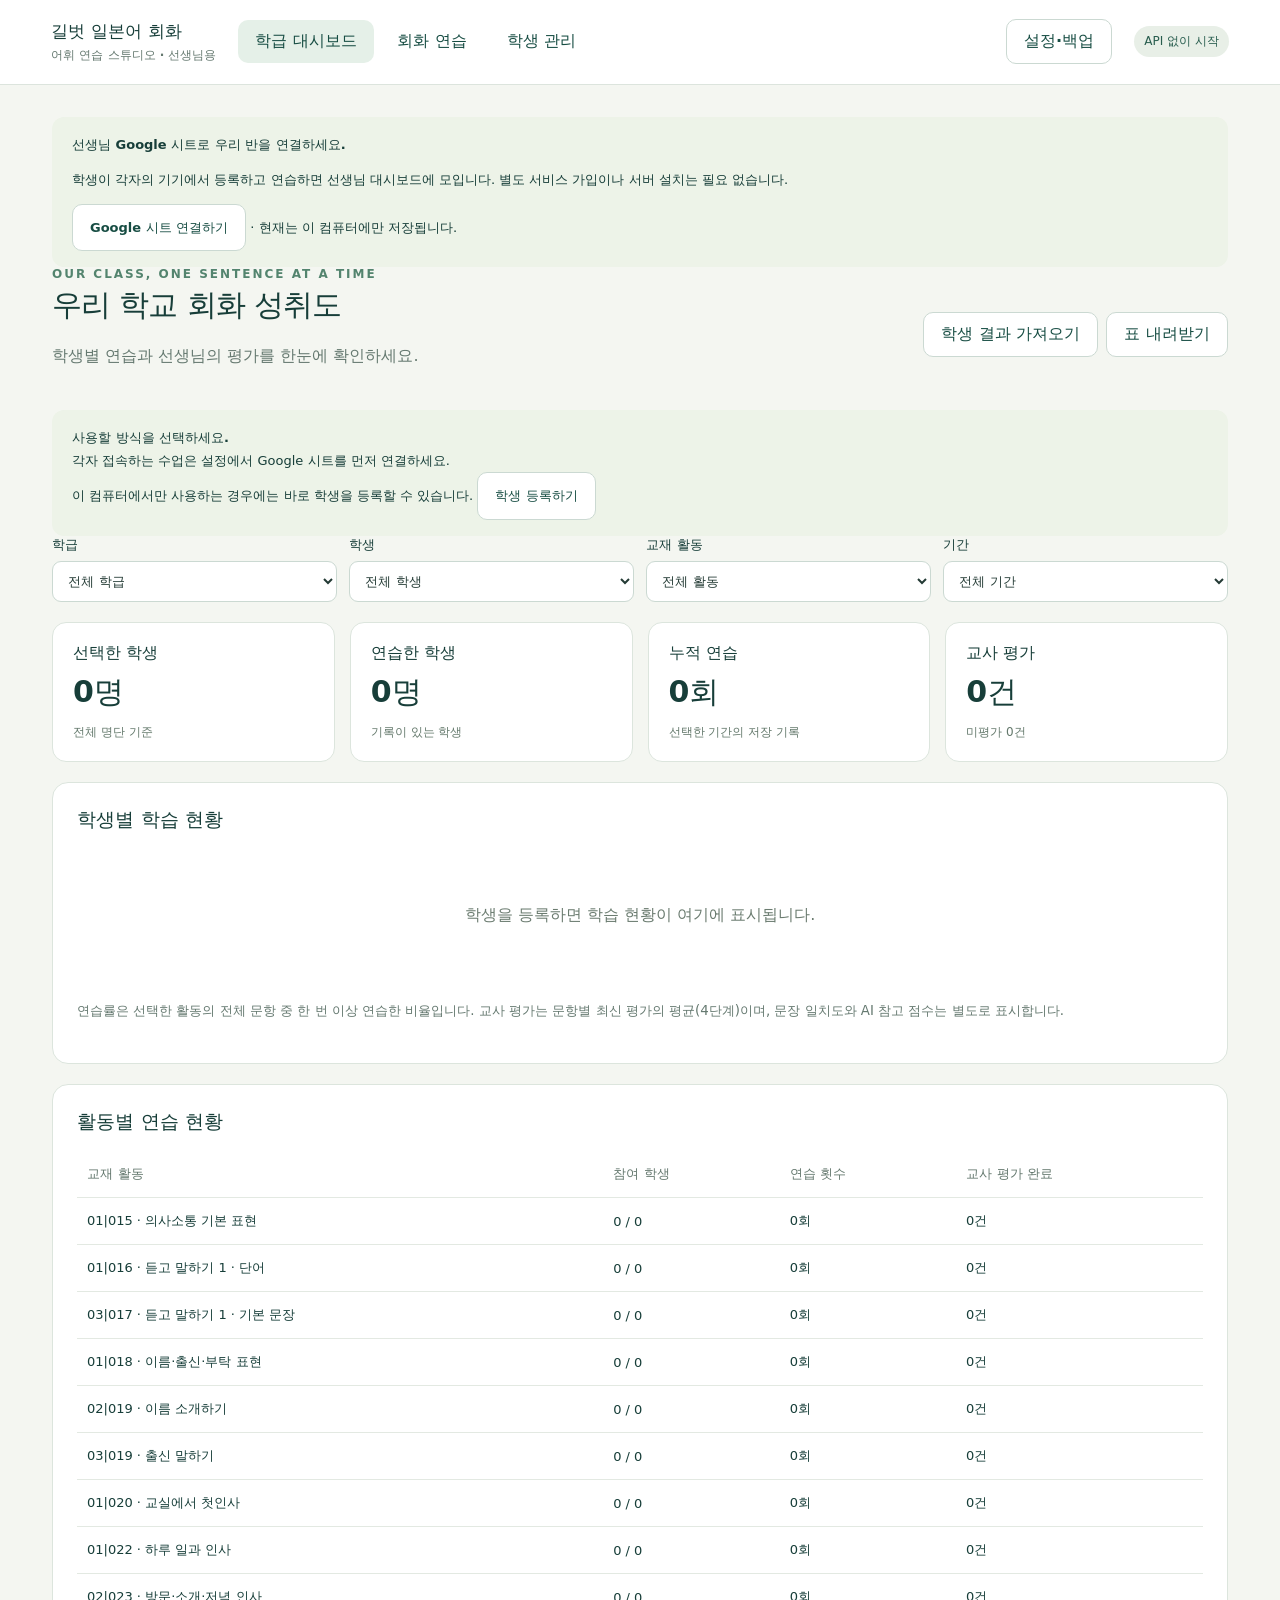
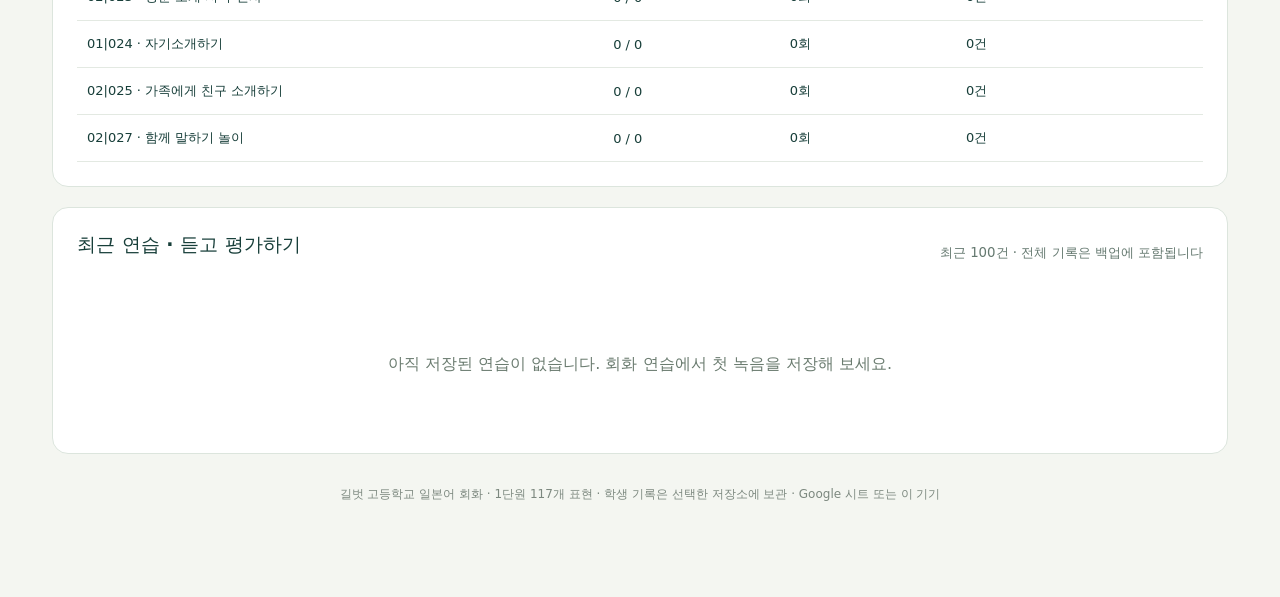
==== commit 9f2aa033: "Separate student dashboard and settings; fix student login initialization and recording identity" ====
--- a/index.html
+++ b/index.html
@@ -1,4 +1,4 @@
-<!doctype html><html lang="ko"><head><meta charset="UTF-8"><meta name="viewport" content="width=device-width,initial-scale=1"><meta name="theme-color" content="#18564a"><title>길벗 일본어 회화 어휘 연습 스튜디오</title><link rel="stylesheet" href="./simple/style.css?v=20261026-sheets1"></head><body>
+<!doctype html><html lang="ko"><head><meta charset="UTF-8"><meta name="viewport" content="width=device-width,initial-scale=1"><meta name="theme-color" content="#18564a"><title>길벗 일본어 회화 어휘 연습 스튜디오</title><link rel="stylesheet" href="./simple/style.css?v=20261026-student2"></head><body>
 <header class="top"><div class="brand">길벗 일본어 회화<small>어휘 연습 스튜디오 · 선생님 PC용</small></div><nav aria-label="주 메뉴"><button data-view="dashboard" class="active">학급 대시보드</button><button data-view="practice">회화 연습</button><button data-view="students">학생 관리</button></nav><button id="settingsButton">설정·백업</button><span class="tag">API 없이 시작</span></header>
 <main><section class="notice" id="sheetWelcome"><b>선생님 Google 시트로 우리 반을 연결하세요.</b><p>학생이 각자의 기기에서 등록하고 연습하면 선생님 대시보드에 모입니다. 별도 서비스 가입이나 서버 설치는 필요 없습니다.</p><button data-go="settings">Google 시트 연결하기</button> <button id="cloudRefresh" hidden>최신 기록 불러오기</button><span id="cloudStatus"> · 현재는 이 컴퓨터에만 저장됩니다.</span></section><div id="studentBanner" class="studentbanner" hidden></div>
 <section id="dashboard" class="view"><div class="heading"><div><div class="eyebrow">OUR CLASS, ONE SENTENCE AT A TIME</div><h1 id="schoolTitle">우리 학교 회화 성취도</h1><p class="muted">학생별 연습과 선생님의 평가를 한눈에 확인하세요.</p></div><div class="actions"><button id="receive">학생 결과 가져오기</button><button id="csv">표 내려받기</button></div></div>
@@ -6,18 +6,18 @@
 <div class="row"><label>학급<select id="dashClass"></select></label><label>학생<select id="dashStudent"></select></label><label>교재 활동<select id="dashActivity"></select></label><label>기간<select id="dashPeriod"><option value="all">전체 기간</option><option value="7">최근 7일</option><option value="30">최근 30일</option></select></label></div>
 <div id="stats" class="stats"></div><section class="card"><h2>학생별 학습 현황</h2><div id="studentTable" class="tablewrap"></div><p class="muted"><small>연습률은 선택한 활동의 전체 문항 중 한 번 이상 연습한 비율입니다. 교사 평가는 문항별 최신 평가의 평균(4단계)이며, 문장 일치도와 AI 참고 점수는 별도로 표시합니다.</small></p></section>
 <section class="card"><h2>활동별 연습 현황</h2><div id="activityTable" class="tablewrap"></div></section><section class="card"><div class="heading"><h2>최근 연습 · 듣고 평가하기</h2><small>최근 100건 · 전체 기록은 백업에 포함됩니다</small></div><div id="history" class="tablewrap"></div></section></section>
-<section id="practice" class="view" hidden><div class="heading"><div><div class="eyebrow">LISTEN · SPEAK · GROW</div><h1>듣고, 말하고, 한 문장씩.</h1><p class="muted">학생 선택 후 녹음하세요. 저장한 결과는 학급 대시보드에 모입니다.</p></div><button id="studentExport">이 학생의 결과 파일 받기</button></div><section class="card row"><label>연습할 학생<select id="practiceStudent"></select></label><label>교재 활동<select id="activity"></select></label></section>
+<section id="practice" class="view" hidden><div class="heading"><div><div class="eyebrow">LISTEN · SPEAK · GROW</div><h1>듣고, 말하고, 한 문장씩.</h1><p class="muted">학생 선택 후 녹음하세요. 저장한 결과는 학급 대시보드에 모입니다.</p></div><button id="studentExport">이 학생의 결과 파일 받기</button></div><section class="card row"><label><span id="practiceStudentLabel">연습할 학생</span><select id="practiceStudent"></select></label><label>교재 활동<select id="activity"></select></label></section>
 <div class="grid"><section class="card"><h2>오늘의 표현 <span id="lessonCount" class="pill"></span></h2><div id="lessons" class="lessonlist"></div></section><section class="card speak"><span id="context" class="pill"></span><div id="japanese" class="japanese" lang="ja"></div><div id="reading" class="reading" lang="ja"></div><p id="meaning" class="meaning"></p><div id="nameEditor" hidden><label>일본어로 내 이름<input id="personalName" maxlength="40" value="キム・ジウ"></label><button id="applyName">이름 적용</button></div><div class="actions"><button id="listen">▷ 교재 원음 듣기</button><label class="inline">속도<select id="speed"><option value="1">보통</option><option value=".75">느리게</option></select></label></div><p><small id="tip"></small></p>
 <div class="recorder"><div id="timer">00:00</div><p id="recordStatus" role="status">학생을 선택하고 녹음해 주세요.</p><button id="record" class="primary">● 녹음 시작</button><p><small><span id="audioStorageNotice">최대 30초 · 저장할 때 녹음도 이 컴퓨터에 보관합니다.</span></small></p></div>
 <p id="recognitionNotice" class="muted" hidden><small>선생님 설정에 따라 녹음 중 음성이 브라우저의 문장 인식 서비스로 전송됩니다.</small></p>
-<div id="attemptPanel" hidden><audio id="playback" controls></audio><div id="result" class="feedback"></div><label>스스로 느끼는 자신감<select id="selfRating"><option value="1">다시 연습할래요</option><option value="2" selected>조금 익숙해요</option><option value="3">자신 있게 말해요</option></select></label><div class="actions"><button id="save" class="primary">이 학생의 연습 기록 저장</button><button id="aiAttempt">선택 · Gemini 피드백</button></div><p><small>AI를 사용하지 않아도 저장할 수 있습니다.</small></p></div></section></div></section>
+<div id="attemptPanel" hidden><audio id="playback" controls></audio><div id="result" class="feedback"></div><label>스스로 느끼는 자신감<select id="selfRating"><option value="1">다시 연습할래요</option><option value="2" selected>조금 익숙해요</option><option value="3">자신 있게 말해요</option></select></label><div class="actions"><button id="save" class="primary">이 학생의 연습 기록 저장</button><button id="aiAttempt">선택 · Gemini 피드백</button></div><p id="attemptApiHelp"><small>AI를 사용하지 않아도 저장할 수 있습니다.</small></p></div></section></div></section>
 <section id="students" class="view" hidden><div class="heading"><div><div class="eyebrow">YOUR CLASSROOM</div><h1>우리 반 학생 등록</h1><p class="muted">학교·학급과 명단을 입력하면 준비가 끝납니다.</p></div></div><section class="card"><label>학교 이름<input id="schoolName" maxlength="100" placeholder="예: 길벗고등학교"></label><div class="actions"><button id="saveSchool">학교 이름 저장</button></div></section><section class="card" id="inviteCard" hidden><h2>학생 초대 주소 공유</h2><p>학생이 주소를 열고 번호·이름을 입력하면 이 시트의 명단에 등록됩니다. 이미 등록한 학생은 개인 접속 코드로 다시 들어올 수 있습니다.</p><label>학급 이름<input id="inviteClass" maxlength="60" placeholder="예: 1학년 3반"></label><button id="makeInvite" class="primary">초대 주소 만들기 / 갱신</button><label>학생에게 보낼 주소<textarea id="inviteLink" readonly rows="3"></textarea></label><p>초대 주소는 7일간 유효합니다. 같은 학급 주소를 갱신하면 이전 주소의 신규 등록이 중단됩니다. 기존 학생의 개인 코드는 계속 사용할 수 있습니다.</p></section><section class="card" id="localEnrollment"><h2>이 컴퓨터에서 학생이 직접 등록하기</h2><p>선생님이 아래 버튼을 눌러 이 컴퓨터의 화면을 학생에게 보여 주세요. 학생은 학급·번호·이름을 직접 입력할 수 있습니다.</p><button id="openEnrollment" class="primary">학생 등록 화면 열기</button><p><small>등록 내용은 이 컴퓨터의 명단에 저장됩니다. 다른 기기에 주소만 공유하면 이 명단으로 자동 수집되지는 않습니다.</small></p></section><section class="card" id="localBulk"><h2>선생님이 명단 한 번에 등록하기</h2><label>학급<input id="newClass" maxlength="60" placeholder="예: 1학년 3반"></label><label style="margin-top:15px">한 줄에 번호, 이름 (엑셀에서 두 열을 복사해도 됩니다)<textarea id="roster" rows="5" placeholder="1, 김하나&#10;2, 이다은&#10;3, 박지우"></textarea></label><div class="actions"><button id="addStudents" class="primary">학생 등록</button><button data-go="practice">회화 연습으로</button></div><p id="rosterStatus" role="status"></p></section><section class="card"><h2>등록한 학생</h2><div id="rosterTable" class="tablewrap"></div></section><section class="notice" id="localFiles"><b>연결 없이 학생용 파일로 연습하기</b><br>학생 옆의 ‘학생용 파일’을 전달하면 그 학생의 정보와 교재가 들어 있는 파일이 만들어집니다. 학생이 연습 후 ‘결과 파일 받기’로 제출한 파일을 대시보드에서 가져오세요. 자동 네트워크 수집이나 로그인 기능은 없습니다.</section></section>
 <section id="settings" class="view" hidden><div class="heading"><div><div class="eyebrow">SIMPLE BY DEFAULT</div><h1>설정과 안전한 보관</h1><p class="muted">필수 연결 설정은 없습니다. 필요할 때만 이용하세요.</p></div></div>
-<section class="card" id="sheetConnect"><h2>Google 시트 연결 · 처음 한 번</h2><p>선생님의 비공개 Google 시트에 학생 계정과 학습 기록, 녹음을 저장합니다. Google의 Apps Script를 연결 통로로 사용합니다.</p><details><summary>처음 연결하는 순서 보기</summary><ol><li>새 Google 시트를 만들고 <b>확장 프로그램 → Apps Script</b>를 여세요.</li><li>아래 ‘연결 코드 파일 받기’를 눌러 받은 파일을 메모장에서 열고, 내용을 Apps Script의 Code.gs에 붙여 넣어 저장하세요.</li><li>위쪽 함수 목록에서 <b>initializeClassroom → 실행</b>을 선택하고 본인 계정으로 권한을 허용하세요. 시트 화면에 표시되는 <b>교사 연결 코드</b>를 복사하세요. 다시 실행해도 기존 자료는 유지됩니다.</li><li><b>배포 → 새 배포 → 웹 앱</b>에서 실행 사용자는 <b>나</b>, 액세스 권한은 <b>모든 사용자</b>로 설정하세요. 배포된 /exec 주소를 아래에 입력하세요.</li><li>연결한 뒤 학생 관리에서 학급 초대 주소를 만드세요. 학생에게는 초대 주소만 전달하세요.</li></ol><p>시트 공유 설정은 비공개로 유지하세요. 교사 코드는 비밀번호와 같으므로 학생에게 전달하지 마세요. 학교 계정에서 ‘모든 사용자’ 배포를 허용하지 않으면 학교 관리자에게 문의해야 합니다.</p><p>이전 버전 표는 유지하고 JC_로 시작하는 새 표를 만듭니다. 시트당 학생 500명·연습 5,000건, 학생당 하루 50건까지 저장합니다. Google 사용량 한도가 먼저 적용될 수도 있습니다.</p><button id="getSheetScript">연결 코드 파일 받기</button></details><label>Google 연결 주소<input id="sheetEndpoint" type="url" placeholder="https://script.google.com/macros/s/…/exec"></label><label>교사 연결 코드<input id="sheetTeacherCode" type="password" autocomplete="off" placeholder="초기 설정 때 시트에 표시된 코드"></label><div class="actions"><button id="sheetLogin" class="primary">내 Google 시트 연결</button><button id="sheetLogout" hidden>연결 종료</button></div><p id="sheetStatus" role="status">연결하지 않아도 이 컴퓨터에서 사용할 수 있습니다. 다른 기기의 기록을 모으려면 연결하세요.</p><small>교사 코드는 이 창의 메모리에서만 사용합니다. 다음 실행 시 다시 입력하세요. 학생 기록은 GitHub에 저장하지 않습니다.</small></section><section class="card"><h2>내 컴퓨터에서 실행하기</h2><p>교재와 원음이 들어 있는 HTML 파일 하나를 받습니다. 파일을 Chrome 또는 Edge로 열면 서버 설치 없이 사용할 수 있습니다.</p><button id="downloadApp" class="primary">PC용 실행 파일 받기 (.html)</button><p><small>현재 명단·기록도 포함합니다. 학생에게는 학생 관리의 ‘학생용 파일’을 전달하세요. 인터넷 없이 원음 듣기·녹음·교사 평가·대시보드를 이용할 수 있습니다. Google 시트 연결·자동 문장 인식·Gemini는 인터넷을 사용합니다. 시트 연결 중 받는 실행 파일은 학생 정보가 없는 새 선생님용 파일입니다.</small></p><p id="downloadStatus" role="status"></p></section>
+<section class="card" id="studentSettings" hidden><h2>나의 정보</h2><p id="studentInfo"></p><p id="studentStorageInfo"></p><div class="actions"><button id="myRefresh">내 기록·피드백 새로 불러오기</button><button id="myBackup">내 기록 사본 받기</button><button id="myExit">접속 종료</button></div><p id="myBackupNote" class="muted"></p><h2>녹음이 안 될 때</h2><p>Chrome 또는 Edge에서 마이크 사용을 허용하고, 기기에 마이크가 연결되어 있는지 확인하세요. 녹음은 최대 30초이며, 녹음 후 저장 버튼을 눌러야 기록됩니다.</p><p>문장 인식과 평가 방식은 선생님이 설정합니다. 개인 접속 코드를 잊었다면 선생님께 재발급을 요청하세요.</p></section><section class="card" id="sheetConnect"><h2>Google 시트 연결 · 처음 한 번</h2><p>선생님의 비공개 Google 시트에 학생 계정과 학습 기록, 녹음을 저장합니다. Google의 Apps Script를 연결 통로로 사용합니다.</p><details><summary>처음 연결하는 순서 보기</summary><ol><li>새 Google 시트를 만들고 <b>확장 프로그램 → Apps Script</b>를 여세요.</li><li>아래 ‘연결 코드 파일 받기’를 눌러 받은 파일을 메모장에서 열고, 내용을 Apps Script의 Code.gs에 붙여 넣어 저장하세요.</li><li>위쪽 함수 목록에서 <b>initializeClassroom → 실행</b>을 선택하고 본인 계정으로 권한을 허용하세요. 시트 화면에 표시되는 <b>교사 연결 코드</b>를 복사하세요. 다시 실행해도 기존 자료는 유지됩니다.</li><li><b>배포 → 새 배포 → 웹 앱</b>에서 실행 사용자는 <b>나</b>, 액세스 권한은 <b>모든 사용자</b>로 설정하세요. 배포된 /exec 주소를 아래에 입력하세요.</li><li>연결한 뒤 학생 관리에서 학급 초대 주소를 만드세요. 학생에게는 초대 주소만 전달하세요.</li></ol><p>시트 공유 설정은 비공개로 유지하세요. 교사 코드는 비밀번호와 같으므로 학생에게 전달하지 마세요. 학교 계정에서 ‘모든 사용자’ 배포를 허용하지 않으면 학교 관리자에게 문의해야 합니다.</p><p>이전 버전 표는 유지하고 JC_로 시작하는 새 표를 만듭니다. 시트당 학생 500명·연습 5,000건, 학생당 하루 50건까지 저장합니다. Google 사용량 한도가 먼저 적용될 수도 있습니다.</p><button id="getSheetScript">연결 코드 파일 받기</button></details><label>Google 연결 주소<input id="sheetEndpoint" type="url" placeholder="https://script.google.com/macros/s/…/exec"></label><label>교사 연결 코드<input id="sheetTeacherCode" type="password" autocomplete="off" placeholder="초기 설정 때 시트에 표시된 코드"></label><div class="actions"><button id="sheetLogin" class="primary">내 Google 시트 연결</button><button id="sheetLogout" hidden>연결 종료</button></div><p id="sheetStatus" role="status">연결하지 않아도 이 컴퓨터에서 사용할 수 있습니다. 다른 기기의 기록을 모으려면 연결하세요.</p><small>교사 코드는 이 창의 메모리에서만 사용합니다. 다음 실행 시 다시 입력하세요. 학생 기록은 GitHub에 저장하지 않습니다.</small></section><section class="card"><h2>내 컴퓨터에서 실행하기</h2><p>교재와 원음이 들어 있는 HTML 파일 하나를 받습니다. 파일을 Chrome 또는 Edge로 열면 서버 설치 없이 사용할 수 있습니다.</p><button id="downloadApp" class="primary">PC용 실행 파일 받기 (.html)</button><p><small>현재 명단·기록도 포함합니다. 학생에게는 학생 관리의 ‘학생용 파일’을 전달하세요. 인터넷 없이 원음 듣기·녹음·교사 평가·대시보드를 이용할 수 있습니다. Google 시트 연결·자동 문장 인식·Gemini는 인터넷을 사용합니다. 시트 연결 중 받는 실행 파일은 학생 정보가 없는 새 선생님용 파일입니다.</small></p><p id="downloadStatus" role="status"></p></section>
 <section class="card"><h2>학급 기록 백업</h2><p>기록과 녹음은 현재 브라우저의 저장 공간에 보관됩니다. 다른 컴퓨터·브라우저로 옮기거나 브라우저 데이터를 지우기 전에 백업하세요. 파일 이름과 위치를 유지해 사용하는 것이 좋습니다.</p><div class="actions"><button id="backup">전체 백업 파일 받기</button><button id="restore">백업에서 복원</button></div><p><small>백업에는 학생 명단과 녹음이 들어 있으므로 선생님이 보관하세요. Google 시트 연결 중에는 학급 기록을 시트에 저장합니다. 시트의 녹음은 화면에서 열 때 불러오므로 아래 백업 파일에는 아직 불러오지 않은 녹음이 포함되지 않습니다. 시트 전체 보관은 Google 시트의 사본 만들기를 이용하세요. 학생 기록을 GitHub에 보내지 않습니다. 이전 버전의 Google 시트 기록은 자동 이전되지 않습니다.</small></p></section>
 <section class="card" id="recognitionSettings"><h2>학생 연습 · 자동 문장 인식</h2><label class="inline"><input id="recognize" type="checkbox"> 녹음할 때 일본어 문장을 자동으로 인식하기</label><p class="muted">선생님이 켜면 학생은 별도로 선택하지 않아도 녹음할 때 문장 인식이 함께 실행됩니다. 끄면 녹음과 교사 평가만 사용합니다.</p><p><small>개인 API 키는 필요하지 않지만 인터넷과 지원 브라우저가 필요합니다. 음성이 브라우저 제공업체에 전송될 수 있습니다. 문장 일치도는 발음·억양 정확도가 아니며 한자·가나 표기에 영향을 받습니다. 인식 실패 시 미평가로 남기고 녹음은 저장할 수 있습니다.</small></p><p id="recognitionSettingStatus" role="status"></p><p><small>Google 시트 연결 중에는 설정이 시트에 저장되어 학생이 다음 녹음을 시작할 때 적용됩니다. 연결하지 않으면 설정은 이 컴퓨터에 저장되고 새로 만드는 학생용 파일에도 포함됩니다. 이미 전달한 학생용 파일에 변경하려면 파일을 새로 만들어 전달하세요.</small></p></section><section class="card" id="apiSettings"><h2>선택 · Gemini로 음성을 듣고 피드백 받기</h2><p>기본 기능에는 필요하지 않습니다. 더 자세한 음성 피드백을 원할 때 선생님의 키만 입력하세요. 별도의 Google 시트나 Apps Script는 필요하지 않습니다.</p><label>Gemini API 키<input id="apiKey" type="password" autocomplete="off" placeholder="이 창을 닫으면 지워집니다"></label><details><summary>모델 설정</summary><label>음성 입력을 지원하는 모델 ID<input id="apiModel" value="gemini-3.8-flash" maxlength="100"></label></details><div class="actions"><button id="connectApi">이번 실행에서 사용</button><button id="disconnectApi">키 지우기</button></div><p id="apiStatus" role="status">API 연결 없이 사용 중</p><p><small>키는 이 창의 메모리에만 두며 파일·백업에 넣지 않습니다. AI 버튼을 누를 때 녹음과 목표 문장만 Google로 보내고, 학생 이름·학급은 보내지 않습니다. 문장에 직접 말한 이름은 음성에 포함됩니다. 사용료는 선생님 API 계정에 발생할 수 있습니다. AI 점수는 학습용 참고이며 공식 성적이 아닙니다.</small></p></section>
 <section class="notice"><b>처음 사용하는 순서</b><br>① 학생 관리에서 명단 등록<br>② 회화 연습에서 학생과 활동 선택 → 듣기 → 녹음 → 저장<br>③ 학급 대시보드에서 녹음을 듣고 4단계 평가<br>④ 수업 후 전체 백업 파일 보관<br><br>API 없이 제공하는 자동 값은 문장 일치도입니다. 정밀한 음소·억양 자동 채점 기능은 아닙니다. 교사 평가와 AI 참고 점수를 서로 구분해 표시합니다.</section></section>
 <p class="footer">길벗 고등학교 일본어 회화 · 1단원 117개 표현 · 학생 기록은 선택한 저장소에 보관 · Google 시트 또는 이 기기</p></main>
 <dialog id="sheetStudentDialog"><h2>우리 반 회화 연습</h2><p>처음이면 번호와 이름을 입력하세요. 등록하면 개인 접속 코드가 발급됩니다.</p><label>번호<input id="joinNumber" inputmode="numeric" maxlength="4"></label><label>이름<input id="joinName" maxlength="60" autocomplete="off"></label><p><small>등록 정보와 저장한 연습 결과·녹음은 선생님의 Google 시트에 전달되어 수업 관리와 평가에 사용됩니다.</small></p><label class="inline"><input id="joinConsent" type="checkbox"> 위 내용을 확인했으며 이 학급의 학생입니다.</label><button id="joinClass" class="primary">처음 등록하고 시작</button><hr><label>이미 등록했다면 개인 접속 코드<input id="studentCode" type="password" autocomplete="off"></label><button id="studentLogin">내 기록으로 다시 시작</button><p id="joinStatus" role="status"></p></dialog><dialog id="sheetCodeDialog"><h2>개인 접속 코드</h2><p>이 코드를 안전한 곳에 보관하세요. 다음 접속에 필요합니다. 다른 학생에게 공유하지 마세요.</p><textarea id="issuedCode" readonly rows="3"></textarea><button id="closeCode">보관했어요</button></dialog><dialog id="enrollDialog" aria-labelledby="enrollTitle"><div class="eyebrow">WELCOME TO OUR CLASS</div><h2 id="enrollTitle">학생 직접 등록</h2><p id="enrollSchool" class="muted"></p><p>학급과 번호, 이름을 입력해 주세요.<br>다른 학생의 명단은 이 화면에 표시하지 않습니다.</p><form id="enrollForm"><div class="rubric"><label for="enrollClass">학급<input id="enrollClass" list="enrollClasses" maxlength="60" placeholder="예: 1학년 3반" required autocomplete="off"></label><datalist id="enrollClasses"></datalist><label for="enrollNumber">번호<input id="enrollNumber" inputmode="numeric" maxlength="4" placeholder="예: 12" required autocomplete="off"></label><label for="enrollName">이름<input id="enrollName" maxlength="60" placeholder="본인의 이름" required autocomplete="off"></label></div><p><small>입력한 정보와 이후 저장하는 연습 기록은 이 컴퓨터에서 선생님이 관리합니다.</small></p><div class="actions"><button type="submit" id="enrollPractice" class="primary" value="practice">등록하고 연습 시작</button><button type="submit" id="enrollOnly" value="only">등록만 하기</button></div></form><p id="enrollStatus" role="status" aria-live="polite"></p><div class="actions"><button id="nextEnrollment" hidden>다음 학생 등록</button><button id="closeEnrollment">교사 화면으로 돌아가기</button></div></dialog><dialog id="reviewDialog"><h2 id="reviewTitle">녹음 듣고 평가</h2><p id="reviewText" lang="ja"></p><audio id="reviewAudio" controls></audio><p id="reviewSummary" class="muted"></p><div id="rubricForm" class="rubric"><label>발음의 명료성<select id="clarity"></select></label><label>문장 흐름·유창성<select id="fluency"></select></label><label>의미 전달<select id="communication"></select></label><label>선생님 피드백<textarea id="teacherNote" rows="3" maxlength="1000"></textarea></label><div class="actions"><button id="saveAssessment" class="primary">교사 평가 저장</button><button id="aiReview">선택 · Gemini 피드백</button></div></div><p id="reviewAi" class="notice" hidden></p><div class="actions"><button id="closeReview">닫기</button></div></dialog>
-<dialog id="importDialog"><h2 id="importTitle">기록 확인</h2><p id="importInfo"></p><div class="actions"><button id="confirmImport" class="primary">확인하고 가져오기</button><button id="cancelImport">취소</button></div></dialog><input id="fileInput" type="file" accept=".json,application/json" hidden><div id="toast" role="status" hidden></div><script src="./simple/core.js?v=20261026-sheets1"></script><script src="./simple/app.js?v=20261026-sheets1"></script></body></html>
+<dialog id="importDialog"><h2 id="importTitle">기록 확인</h2><p id="importInfo"></p><div class="actions"><button id="confirmImport" class="primary">확인하고 가져오기</button><button id="cancelImport">취소</button></div></dialog><input id="fileInput" type="file" accept=".json,application/json" hidden><div id="toast" role="status" hidden></div><script src="./simple/core.js?v=20261026-student2"></script><script src="./simple/app.js?v=20261026-student2"></script></body></html>
 
